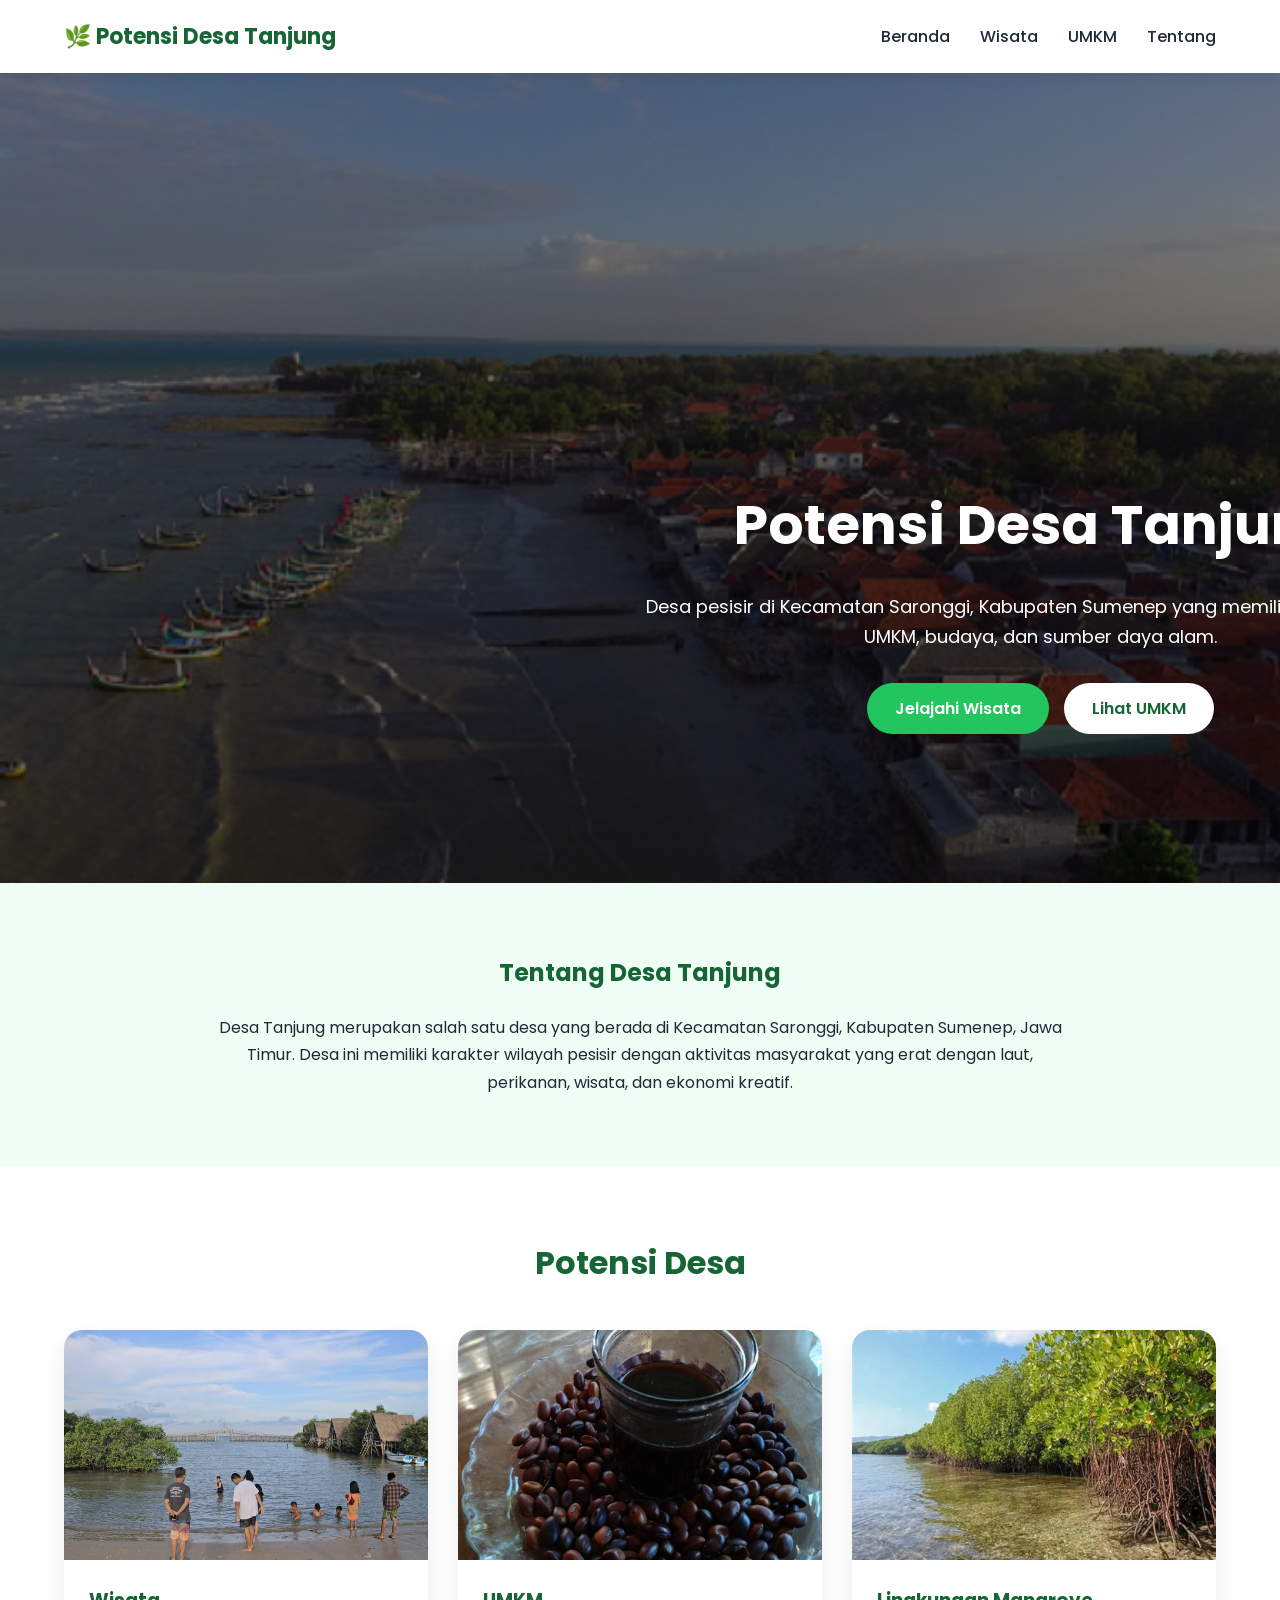
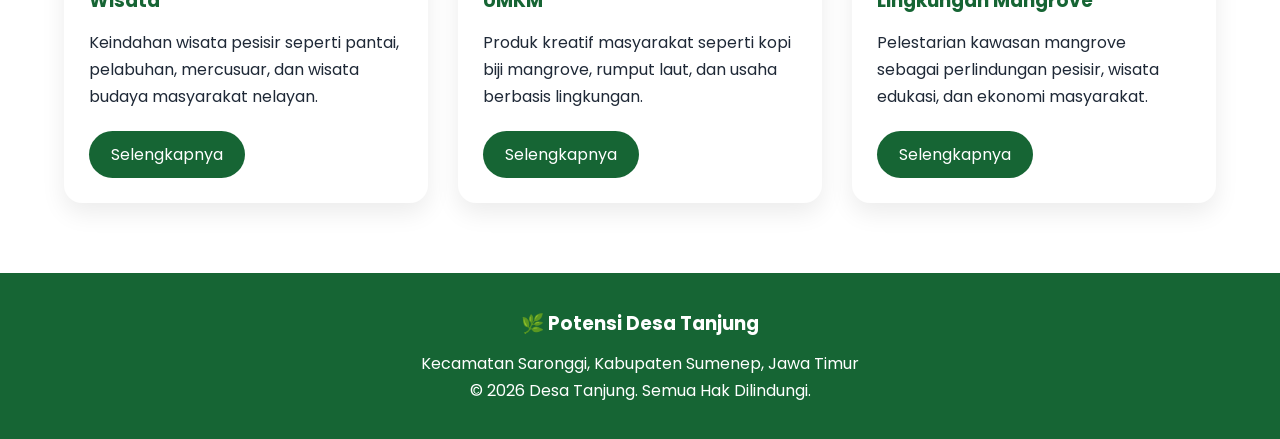
==== index.html @ 6406bf7c "Add files via upload Upload website desa" ====
<!DOCTYPE html>
<html lang="id">
<head>
    <meta charset="UTF-8">
    <meta name="viewport" content="width=device-width, initial-scale=1.0">

    <title>Potensi Desa Tanjung</title>

    <link rel="preconnect" href="https://fonts.googleapis.com">
    <link rel="preconnect" href="https://fonts.gstatic.com" crossorigin>
    <link href="https://fonts.googleapis.com/css2?family=Poppins:wght@300;400;500;600;700&display=swap" rel="stylesheet">

    <link rel="stylesheet" href="css/style.css">
</head>

<body>

<!-- NAVBAR -->
<header>
    <nav class="navbar">

        <div class="logo">
            🌿 Potensi Desa Tanjung
        </div>

        <div class="menu-toggle" id="menu-toggle">
            ☰
        </div>

        <ul class="nav-menu" id="nav-menu">
            <li><a href="index.html">Beranda</a></li>
            <li><a href="wisata.html">Wisata</a></li>
            <li><a href="umkm.html">UMKM</a></li>
            <li><a href="tentang.html">Tentang</a></li>
        </ul>

    </nav>
</header>


<!-- HERO SECTION -->
<section class="hero">

    <img src="assets/desa.jpg" 
         alt="Desa Tanjung"
         class="hero-image">

    <div class="hero-overlay"></div>

    <div class="hero-content reveal">

        <h1>
            Potensi Desa Tanjung
        </h1>

        <p>
            Desa pesisir di Kecamatan Saronggi,
            Kabupaten Sumenep 
            yang memiliki potensi wisata, UMKM, budaya,
            dan sumber daya alam.
        </p>


        <div class="hero-button">

            <a href="wisata.html" class="btn-primary">
                Jelajahi Wisata
            </a>

            <a href="umkm.html" class="btn-secondary">
                Lihat UMKM
            </a>

        </div>

    </div>

</section>



<!-- TENTANG SINGKAT -->
<section class="section about">

    <div class="container reveal">

        <h2>
            Tentang Desa Tanjung
        </h2>


        <p>
            Desa Tanjung merupakan salah satu desa yang berada di Kecamatan 
            Saronggi, Kabupaten Sumenep, Jawa Timur. Desa ini memiliki karakter 
            wilayah pesisir dengan aktivitas masyarakat yang erat dengan laut, 
            perikanan, wisata, dan ekonomi kreatif.
        </p>

    </div>

</section>



<!-- POTENSI DESA -->
<section class="section">

<div class="container">


<h2 class="section-title reveal">
    Potensi Desa
</h2>


<div class="card-container">


<!-- CARD 1 -->
<div class="card reveal">

    <img src="assets/wisata/kasoghi.jpg"
         alt="Wisata Desa Tanjung">

    <div class="card-content">

        <h3>
            Wisata
        </h3>

        <p>
            Keindahan wisata pesisir seperti pantai, pelabuhan,
            mercusuar, dan wisata budaya masyarakat nelayan.
        </p>


        <a href="wisata.html" class="card-button">
            Selengkapnya
        </a>

    </div>

</div>



<!-- CARD 2 -->
<div class="card reveal">

    <img src="assets/umkm/kopi.jpg"
         alt="UMKM Desa Tanjung">


    <div class="card-content">

        <h3>
            UMKM
        </h3>

        <p>
            Produk kreatif masyarakat seperti kopi biji mangrove,
            rumput laut, dan usaha berbasis lingkungan.
        </p>


        <a href="umkm.html" class="card-button">
            Selengkapnya
        </a>


    </div>

</div>




<!-- CARD 3 -->
<div class="card reveal">

    <img src="assets/umkm/mangrove.jpg"
         alt="Mangrove Desa Tanjung">


    <div class="card-content">

        <h3>
            Lingkungan Mangrove
        </h3>

        <p>
            Pelestarian kawasan mangrove sebagai perlindungan pesisir,
            wisata edukasi, dan ekonomi masyarakat.
        </p>


        <a href="tentang.html" class="card-button">
            Selengkapnya
        </a>

    </div>

</div>


</div>


</div>

</section>




<!-- FOOTER -->

<footer>

<div class="container footer-content">

    <h3>
        🌿 Potensi Desa Tanjung
    </h3>


    <p>
        Kecamatan Saronggi, Kabupaten Sumenep, Jawa Timur
    </p>


    <p>
        © 2026 Desa Tanjung. Semua Hak Dilindungi.
    </p>


</div>

</footer>



<script src="js/script.js"></script>

</body>
</html>
---- css/style.css ----
/* ===================================
   GLOBAL STYLE
=================================== */

* {
    margin: 0;
    padding: 0;
    box-sizing: border-box;
}


html {
    scroll-behavior: smooth;
}


body {
    font-family: 'Poppins', sans-serif;
    color: #1f2937;
    background: #ffffff;
    line-height: 1.7;
}


img {
    width: 100%;
    display: block;
    object-fit: cover;
}


a {
    text-decoration: none;
    color: inherit;
}


.container {
    width: 90%;
    max-width: 1200px;
    margin: auto;
}



.section {
    padding: 70px 0;
}



.section-title {
    text-align: center;
    margin-bottom: 40px;
    color: #166534;
    font-size: 32px;
}





/* ===================================
   NAVBAR
=================================== */


header {
    position: sticky;
    top: 0;
    z-index: 1000;
}


.navbar {

    background: white;

    display: flex;

    justify-content: space-between;

    align-items: center;

    padding: 18px 5%;

    box-shadow: 0 3px 15px rgba(0,0,0,0.08);

}



.logo {

    font-size: 22px;

    font-weight: 700;

    color: #166534;

}



.nav-menu {

    display: flex;

    list-style: none;

    gap: 30px;

}



.nav-menu a {

    font-weight: 500;

    transition: .3s;

}



.nav-menu a:hover {

    color: #22c55e;

}



.menu-toggle {

    display: none;

    font-size: 28px;

    cursor: pointer;

    color: #166534;

}







/* ===================================
   HERO
=================================== */


.hero {

    position: relative;

    height: 90vh;

    overflow: hidden;

}



.hero-image {

    height: 100%;

}



.hero-overlay {

    position: absolute;

    inset: 0;

    background:

    linear-gradient(

    rgba(0,0,0,.45),

    rgba(0,0,0,.55)

    );

}



.hero-content {

    position: absolute;

    top: 50%;

    left: 50%;

    transform: translate(-50%, -50%);

    color: white;

    text-align: center;

    width: 90%;

    max-width: 800px;

}



.hero-content h1 {

    font-size: 55px;

    margin-bottom: 20px;

}



.hero-content p {

    font-size: 18px;

    margin-bottom: 30px;

}





.hero-button {

    display: flex;

    justify-content: center;

    gap: 15px;

}





.btn-primary,
.btn-secondary {


    padding: 12px 28px;

    border-radius: 30px;

    font-weight: 600;

    transition: .3s;

}



.btn-primary {

    background: #22c55e;

    color: white;

}



.btn-primary:hover {

    background:#166534;

}



.btn-secondary {

    background:white;

    color:#166534;

}



.btn-secondary:hover {

    background:#dcfce7;

}









/* ===================================
   PAGE HEADER
=================================== */


.page-header {

    background:

    linear-gradient(

    135deg,

    #166534,

    #22c55e

    );

    color:white;

    text-align:center;

    padding:80px 20px;

}



.page-header h1 {

    font-size:40px;

    margin-bottom:15px;

}








/* ===================================
   CARD
=================================== */


.card-container {

    display:grid;

    grid-template-columns:

    repeat(auto-fit,minmax(280px,1fr));

    gap:30px;

}



.card {

    background:white;

    border-radius:18px;

    overflow:hidden;

    box-shadow:

    0 10px 25px rgba(0,0,0,.08);

    transition:.3s;

}



.card:hover {

    transform:translateY(-8px);

}



.card img {

    height:230px;

}



.card-content {

    padding:25px;

}



.card-content h3 {

    color:#166534;

    margin-bottom:12px;

}



.card-content p {

    margin-bottom:20px;

}



.card-button {


    display:inline-block;

    background:#166534;

    color:white;

    padding:10px 22px;

    border-radius:25px;

    transition:.3s;

}



.card-button:hover {

    background:#22c55e;

}







/* ===================================
   ABOUT
=================================== */


.about {

    background:#f0fdf4;

}



.about h2 {

    text-align:center;

    color:#166534;

    margin-bottom:20px;

}



.about p {

    text-align:center;

    max-width:850px;

    margin:auto;

}








/* ===================================
   PROFILE TENTANG
=================================== */


.profile-grid {

    display:grid;

    grid-template-columns:1fr 1fr;

    gap:50px;

    align-items:center;

}



.profile-image img {

    height:450px;

    border-radius:20px;

}



.profile-content h2 {

    color:#166534;

    margin-bottom:20px;

}



.profile-content h3 {

    color:#166534;

    margin-top:25px;

}



.list-potensi {

    margin-top:15px;

    list-style:none;

}



.list-potensi li {

    margin-bottom:10px;

}







/* ===================================
   FOOTER
=================================== */


footer {

    background:#166534;

    color:white;

    padding:35px 0;

    text-align:center;

}



.footer-content h3 {

    margin-bottom:10px;

}








/* ===================================
   ANIMATION SCROLL
=================================== */


.reveal {

    opacity:0;

    transform:translateY(40px);

    transition:all .8s ease;

}



.reveal.active {

    opacity:1;

    transform:translateY(0);

}







/* ===================================
   RESPONSIVE TABLET & MOBILE
=================================== */


@media(max-width:768px){


    .menu-toggle {

        display:block;

    }



    .nav-menu {


        position:absolute;

        top:70px;

        left:0;

        width:100%;

        background:white;

        flex-direction:column;

        align-items:center;

        padding:25px 0;

        gap:20px;


        transform:translateY(-150%);

        transition:.4s;

    }



    .nav-menu.active {

        transform:translateY(0);

    }




    .hero {

        height:80vh;

    }



    .hero-content h1 {

        font-size:35px;

    }



    .hero-content p {

        font-size:15px;

    }



    .hero-button {

        flex-direction:column;

    }



    .page-header h1 {

        font-size:32px;

    }



    .profile-grid {

        grid-template-columns:1fr;

    }



    .profile-image img {

        height:300px;

    }



    .section {

        padding:50px 0;

    }



}






@media(max-width:480px){


.logo {

    font-size:18px;

}



.card img {

    height:200px;

}



.hero-content h1 {

    font-size:30px;

}


}
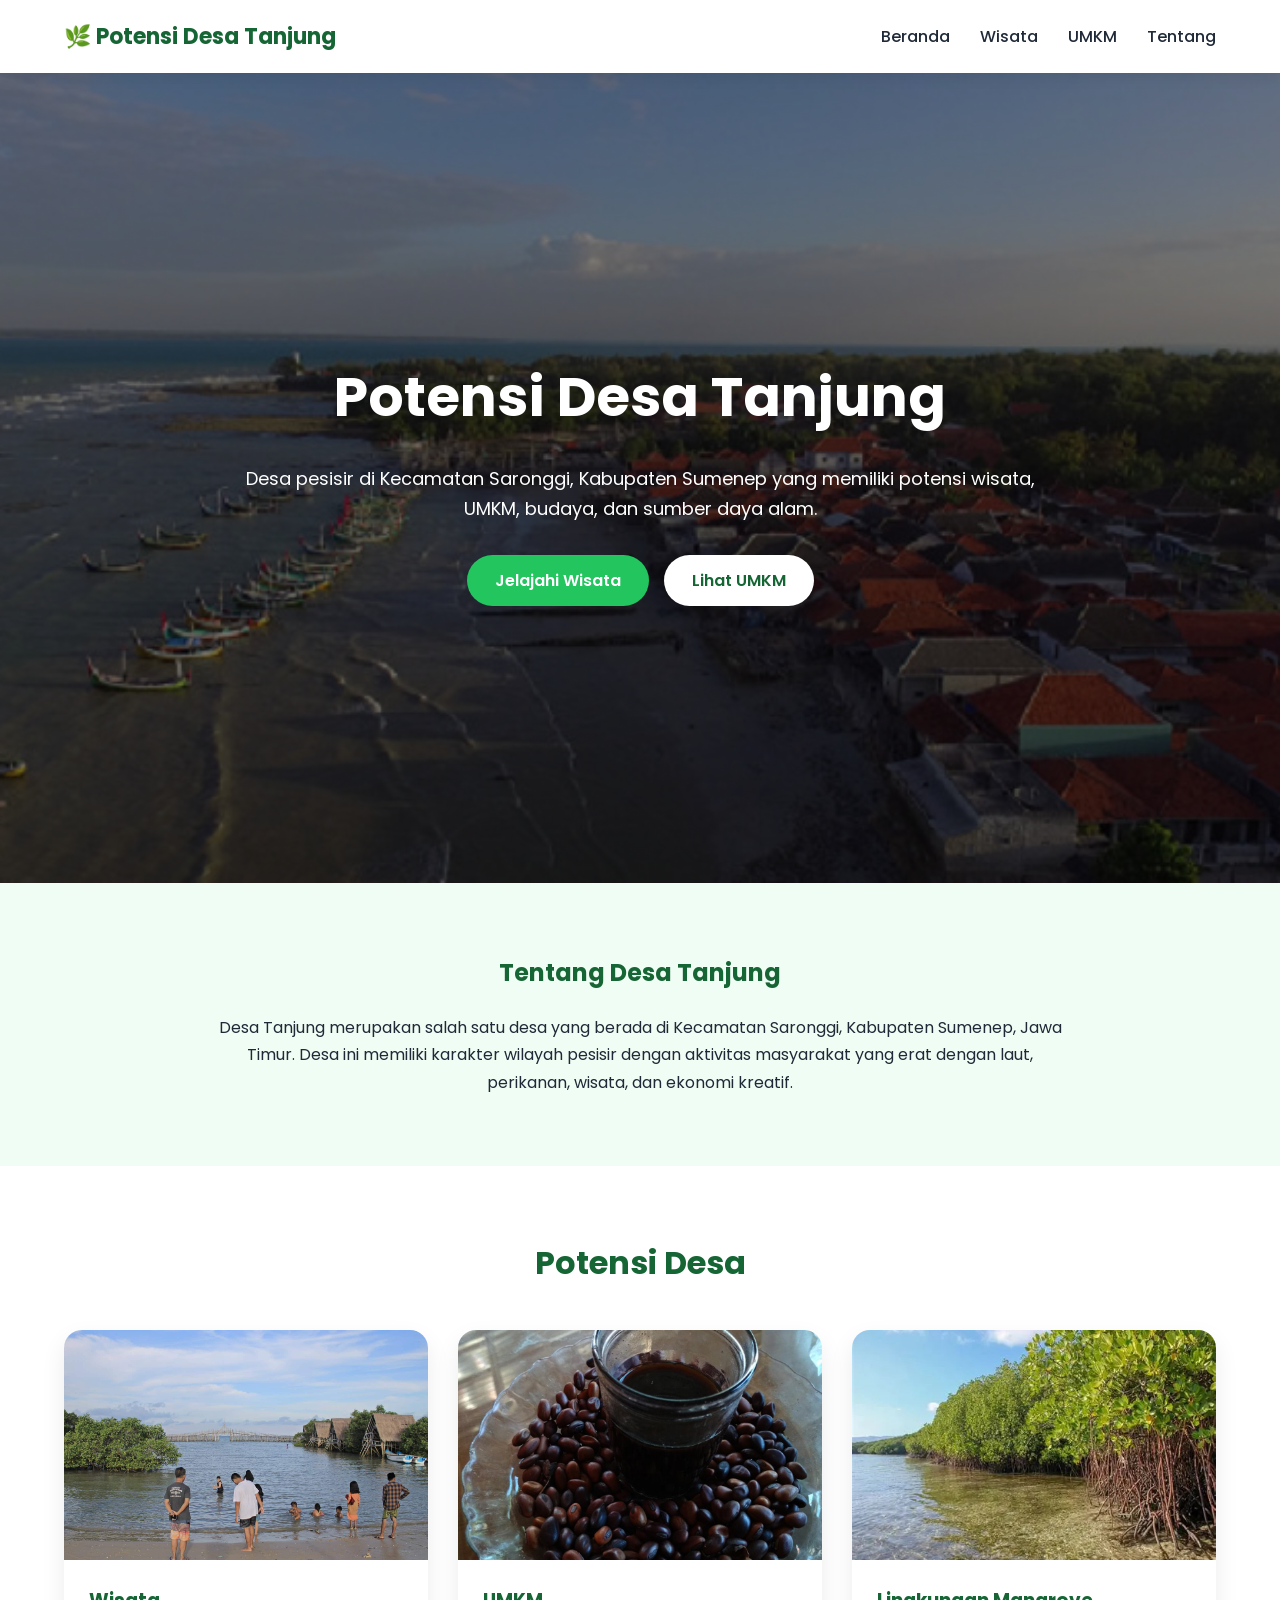
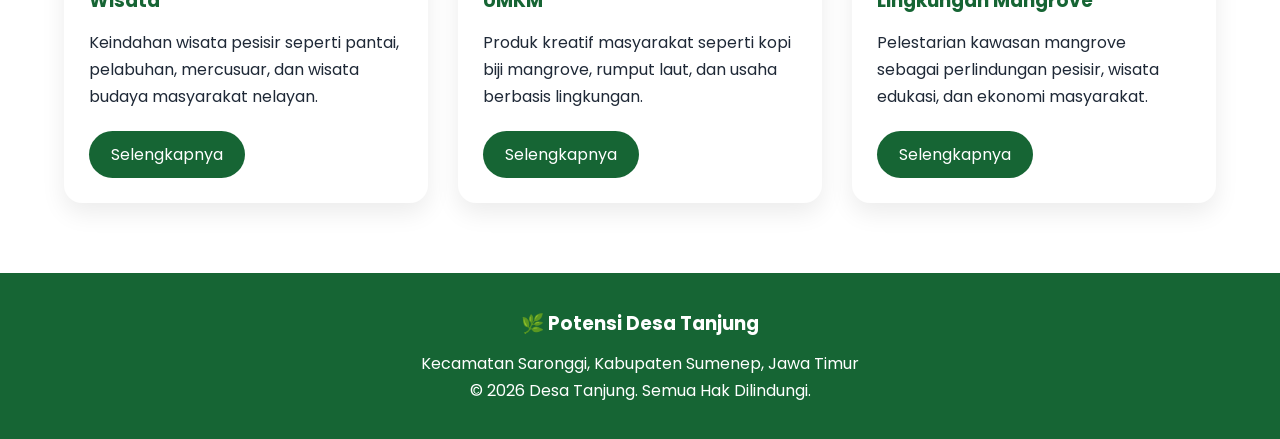
==== commit ea96ac1b: "Update index.html Fix hero responsive on mobile" ====
--- a/index.html
+++ b/index.html
@@ -47,7 +47,7 @@
 
     <div class="hero-overlay"></div>
 
-    <div class="hero-content reveal">
+    <div class="hero-content">
 
         <h1>
             Potensi Desa Tanjung
@@ -243,4 +243,4 @@
 <script src="js/script.js"></script>
 
 </body>
-</html>+</html>
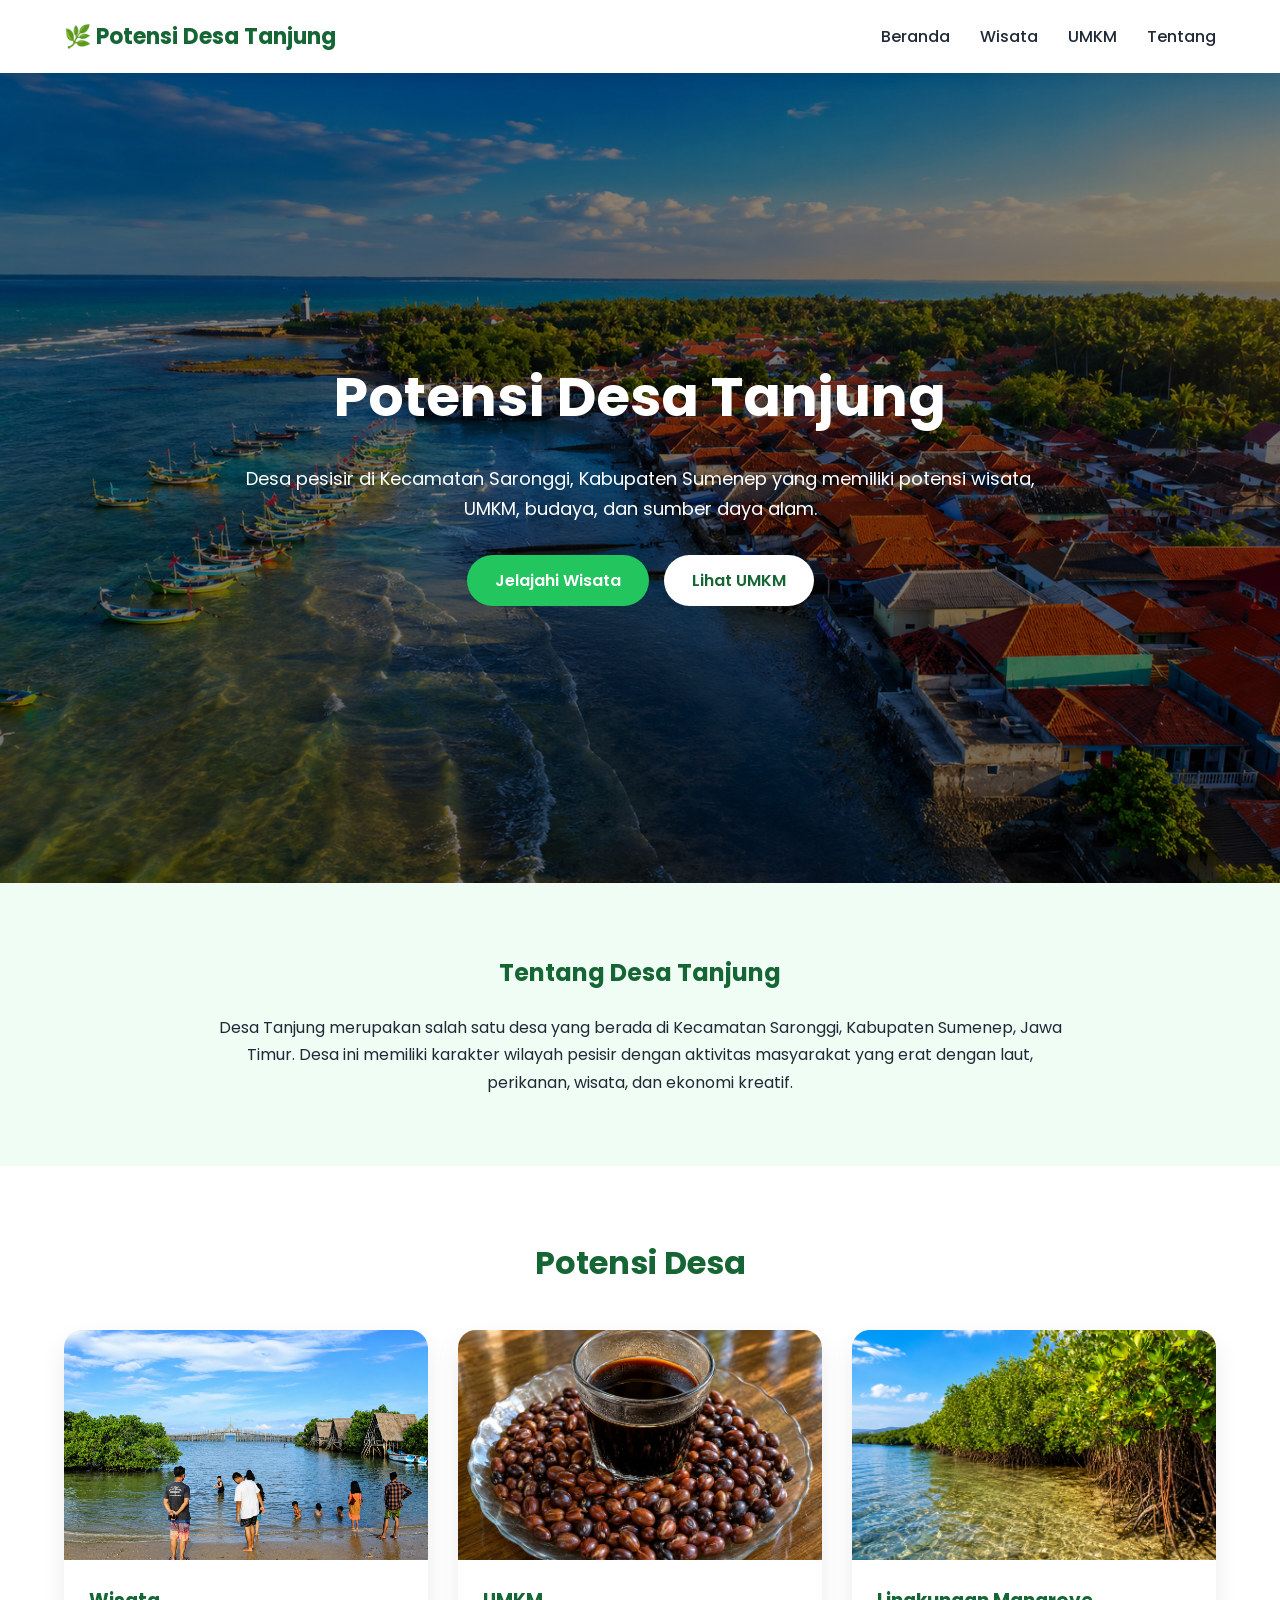
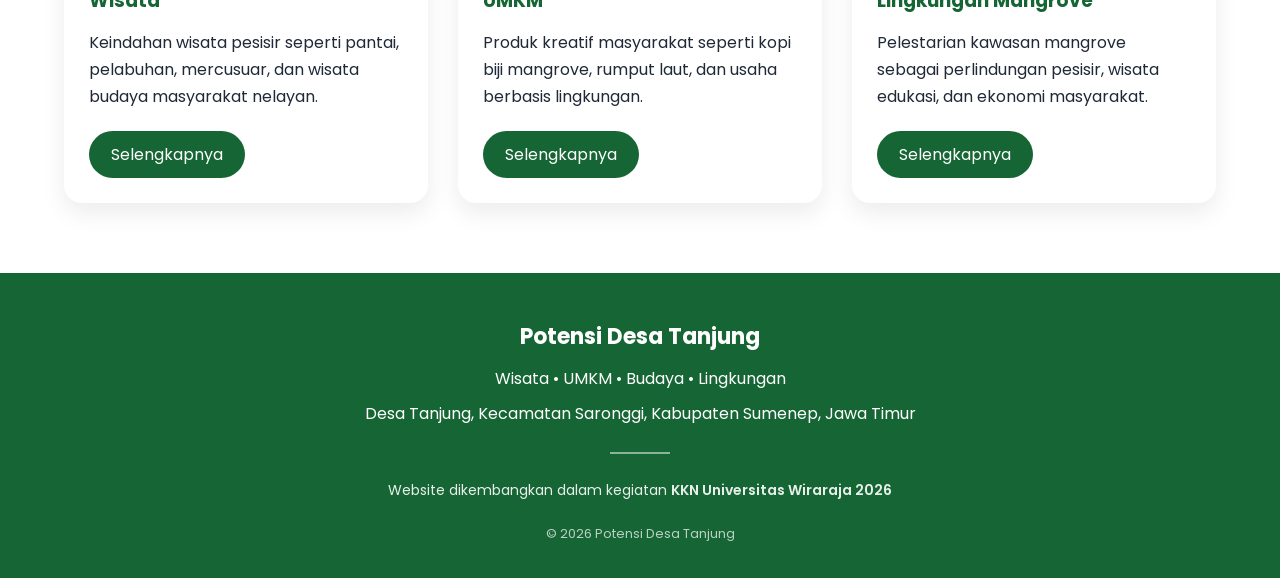
==== commit e2eed7f2: "Add files via upload" ====
--- a/index.html
+++ b/index.html
@@ -3,6 +3,7 @@
 <head>
     <meta charset="UTF-8">
     <meta name="viewport" content="width=device-width, initial-scale=1.0">
+    
 
     <title>Potensi Desa Tanjung</title>
 
@@ -217,24 +218,31 @@
 
 <footer>
 
-<div class="container footer-content">
-
-    <h3>
-        🌿 Potensi Desa Tanjung
-    </h3>
-
-
-    <p>
-        Kecamatan Saronggi, Kabupaten Sumenep, Jawa Timur
-    </p>
-
-
-    <p>
-        © 2026 Desa Tanjung. Semua Hak Dilindungi.
-    </p>
-
-
-</div>
+    <div class="container footer-content">
+
+        <h3>Potensi Desa Tanjung</h3>
+
+        <p>
+            Wisata • UMKM • Budaya • Lingkungan
+        </p>
+
+        <p>
+            Desa Tanjung, Kecamatan Saronggi,
+            Kabupaten Sumenep, Jawa Timur
+        </p>
+
+        <div class="footer-divider"></div>
+
+        <p class="footer-kkn">
+            Website dikembangkan dalam kegiatan
+            <strong>KKN Universitas Wiraraja 2026</strong>
+        </p>
+
+        <p class="footer-copy">
+            © 2026 Potensi Desa Tanjung
+        </p>
+
+    </div>
 
 </footer>
 
@@ -243,4 +251,4 @@
 <script src="js/script.js"></script>
 
 </body>
-</html>
+</html>
--- a/css/style.css
+++ b/css/style.css
@@ -579,31 +579,46 @@
 
 
 /* ===================================
-   FOOTER
-=================================== */
-
+FOOTER
+=================================== */
 
 footer {
-
-    background:#166534;
-
-    color:white;
-
-    padding:35px 0;
-
-    text-align:center;
-
-}
-
-
+    background: #166534;
+    color: white;
+    padding: 45px 0 25px;
+    text-align: center;
+}
 
 .footer-content h3 {
-
-    margin-bottom:10px;
-
-}
-
-
+    margin-bottom: 10px;
+    font-size: 22px;
+}
+
+.footer-content p {
+    margin-bottom: 8px;
+}
+
+.footer-divider {
+    width: 60px;
+    height: 2px;
+    background: rgba(255,255,255,.5);
+    margin: 25px auto;
+}
+
+.footer-kkn {
+    font-size: 14px;
+    opacity: .9;
+}
+
+.footer-kkn strong {
+    font-weight: 600;
+}
+
+.footer-copy {
+    margin-top: 20px;
+    font-size: 13px;
+    opacity: .7;
+}
 
 
 
@@ -793,4 +808,240 @@
 }
 
 
+}
+/* ===================================
+   DETAIL PAGE
+=================================== */
+
+.detail-page {
+    padding: 60px 20px 80px;
+    background: #f8faf9;
+}
+
+.detail-container {
+    width: 90%;
+    max-width: 1100px;
+    margin: 0 auto;
+
+    background: #ffffff;
+
+    border-radius: 24px;
+    overflow: hidden;
+
+    box-shadow: 0 15px 40px rgba(0, 0, 0, 0.08);
+}
+
+
+/* ===================================
+   DETAIL IMAGE
+=================================== */
+
+.detail-image {
+    width: 100%;
+    height: 420px;
+    overflow: hidden;
+}
+
+.detail-image img {
+    width: 100%;
+    height: 100%;
+    object-fit: cover;
+}
+
+
+/* ===================================
+   DETAIL CONTENT
+=================================== */
+
+.detail-content {
+    padding: 45px 50px 50px;
+}
+
+.detail-content h1 {
+    margin-bottom: 15px;
+
+    font-size: 42px;
+    line-height: 1.2;
+
+    color: #166534;
+}
+
+.detail-description {
+    max-width: 850px;
+
+    margin-bottom: 35px;
+
+    font-size: 17px;
+    line-height: 1.8;
+
+    color: #4b5563;
+}
+
+
+/* ===================================
+   DETAIL BLOCK
+=================================== */
+
+.detail-block {
+    margin-top: 30px;
+}
+
+.detail-block h2 {
+    margin-bottom: 18px;
+
+    font-size: 25px;
+
+    color: #166534;
+}
+
+
+/* ===================================
+   FACILITY
+=================================== */
+
+.facility-list {
+    display: grid;
+
+    grid-template-columns: repeat(2, 1fr);
+
+    gap: 14px;
+}
+
+.facility-item {
+    display: flex;
+    align-items: center;
+
+    gap: 14px;
+
+    padding: 16px 18px;
+
+    background: #f0fdf4;
+
+    border: 1px solid #dcfce7;
+
+    border-radius: 12px;
+
+    transition: .3s ease;
+}
+
+.facility-item:hover {
+    transform: translateY(-3px);
+
+    box-shadow: 0 8px 20px rgba(22, 101, 52, 0.08);
+}
+
+.facility-item span {
+    min-width: 30px;
+    font-size: 23px;
+}
+
+.facility-item p {
+    margin: 0;
+
+    font-size: 16px;
+
+    color: #374151;
+}
+
+
+/* ===================================
+   LOCATION
+=================================== */
+
+.location-text {
+    margin: 0;
+
+    font-size: 17px;
+    line-height: 1.7;
+
+    color: #4b5563;
+}
+
+
+/* ===================================
+   BACK BUTTON
+=================================== */
+
+.back-button {
+    display: inline-flex;
+    align-items: center;
+
+    margin-top: 35px;
+
+    padding: 12px 25px;
+
+    background: #166534;
+    color: white;
+
+    border-radius: 30px;
+
+    font-size: 16px;
+    font-weight: 500;
+
+    transition: .3s ease;
+}
+
+.back-button:hover {
+    background: #22c55e;
+
+    transform: translateY(-2px);
+}
+
+
+/* ===================================
+   DETAIL RESPONSIVE
+=================================== */
+
+@media (max-width: 768px) {
+
+    .detail-page {
+        padding: 35px 15px 60px;
+    }
+
+    .detail-container {
+        width: 100%;
+        border-radius: 20px;
+    }
+
+    .detail-image {
+        height: 300px;
+    }
+
+    .detail-content {
+        padding: 30px 25px 35px;
+    }
+
+    .detail-content h1 {
+        font-size: 32px;
+    }
+
+    .detail-description {
+        font-size: 16px;
+    }
+
+    .facility-list {
+        grid-template-columns: 1fr;
+    }
+
+}
+
+
+@media (max-width: 480px) {
+
+    .detail-page {
+        padding: 25px 10px 50px;
+    }
+
+    .detail-image {
+        height: 230px;
+    }
+
+    .detail-content {
+        padding: 25px 20px 30px;
+    }
+
+    .detail-content h1 {
+        font-size: 28px;
+    }
+
 }
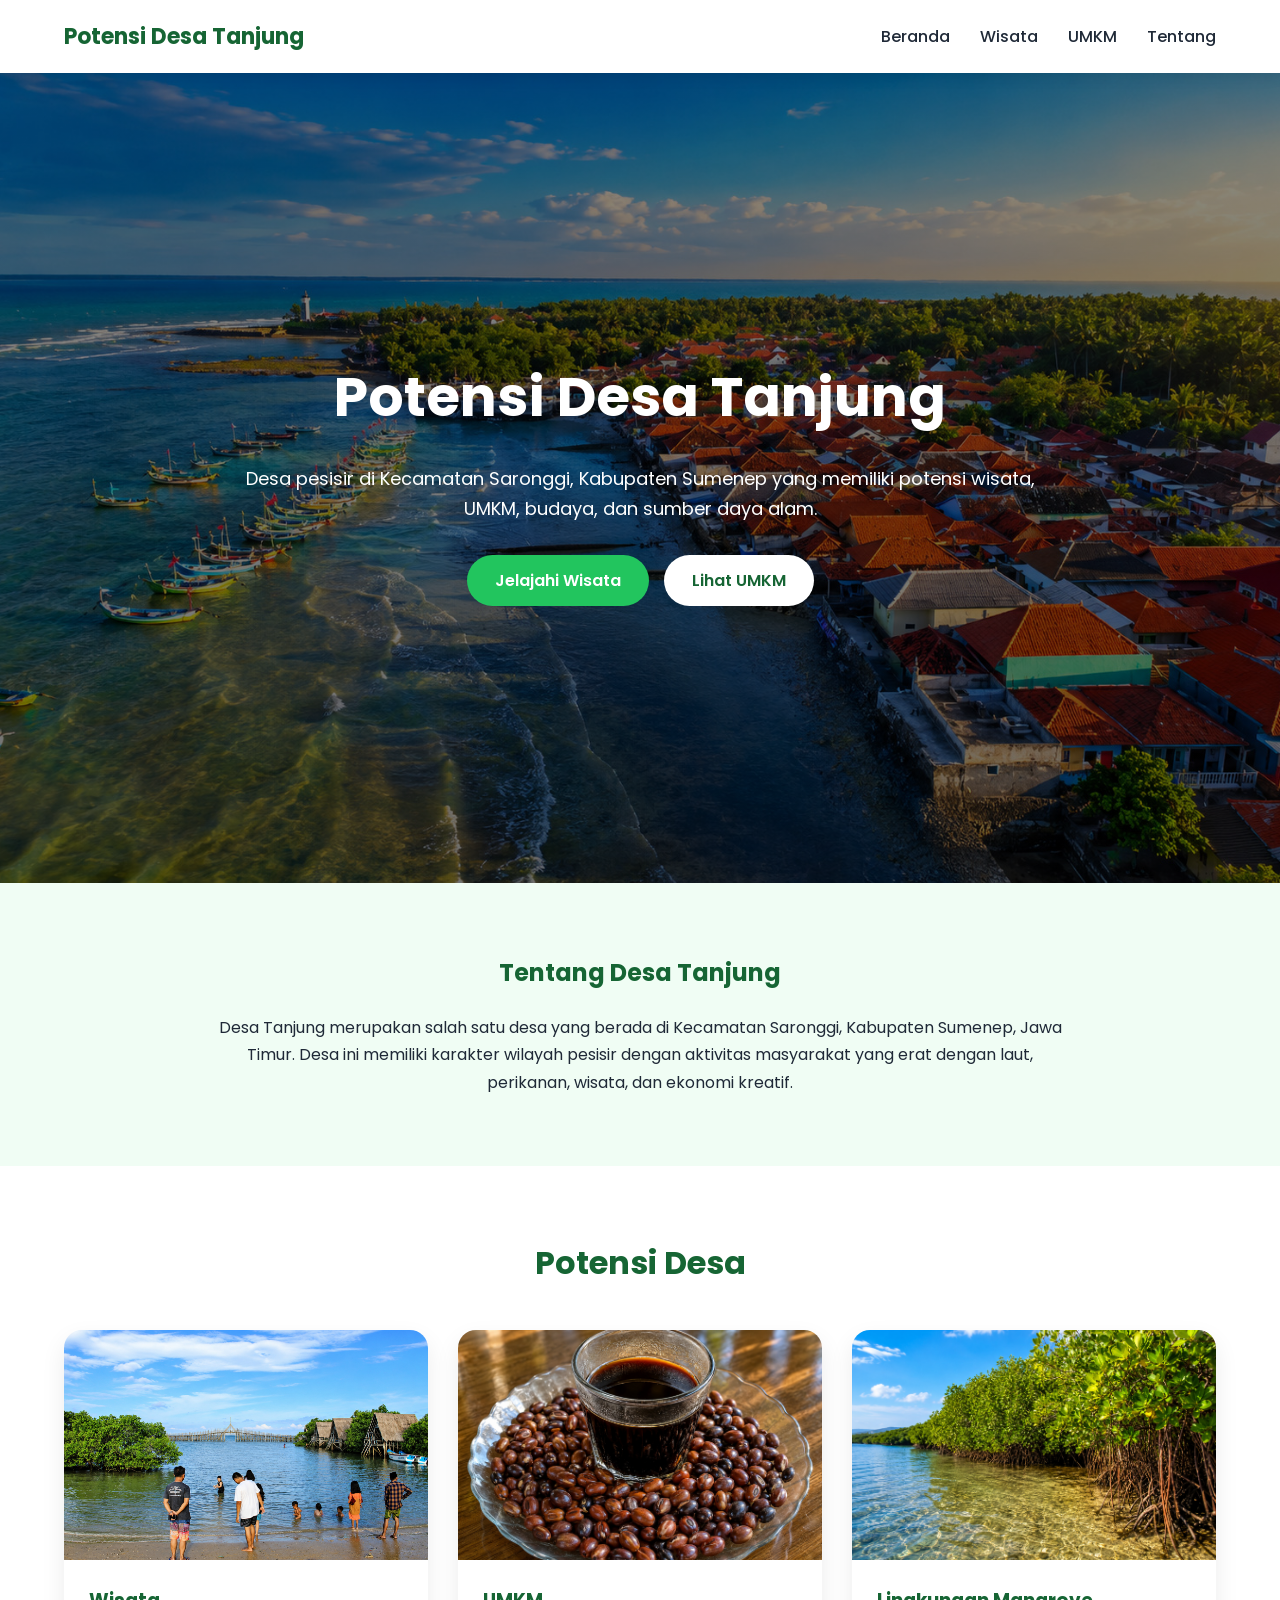
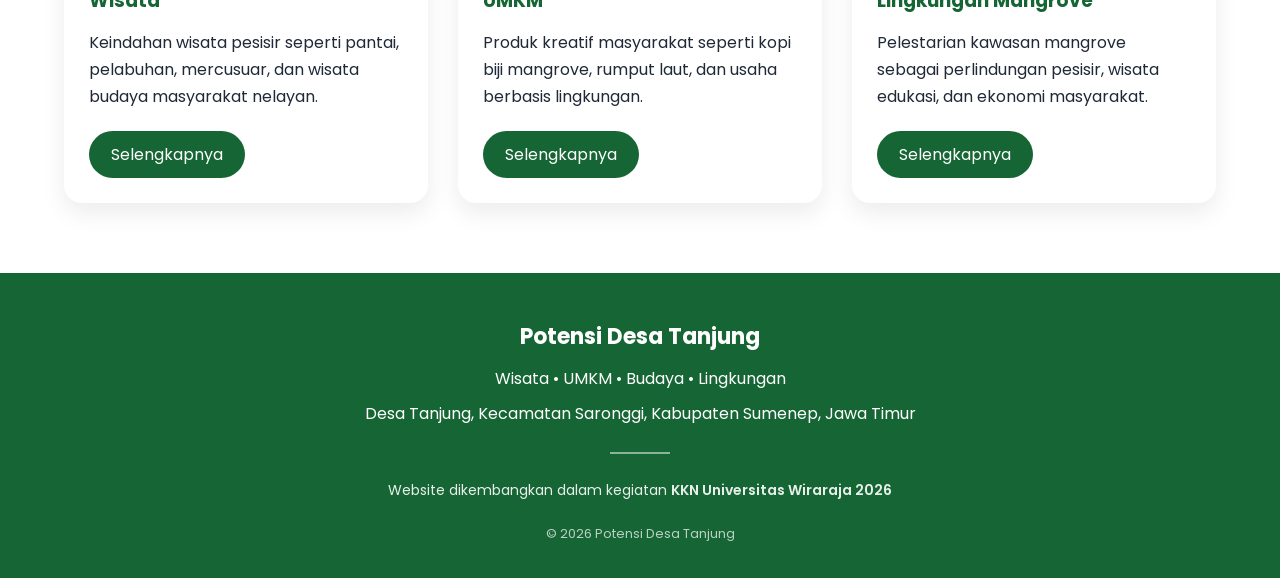
==== commit 2f1429d6: "Update index.html" ====
--- a/index.html
+++ b/index.html
@@ -21,7 +21,7 @@
     <nav class="navbar">
 
         <div class="logo">
-            🌿 Potensi Desa Tanjung
+            Potensi Desa Tanjung
         </div>
 
         <div class="menu-toggle" id="menu-toggle">
@@ -251,4 +251,4 @@
 <script src="js/script.js"></script>
 
 </body>
-</html>+</html>
